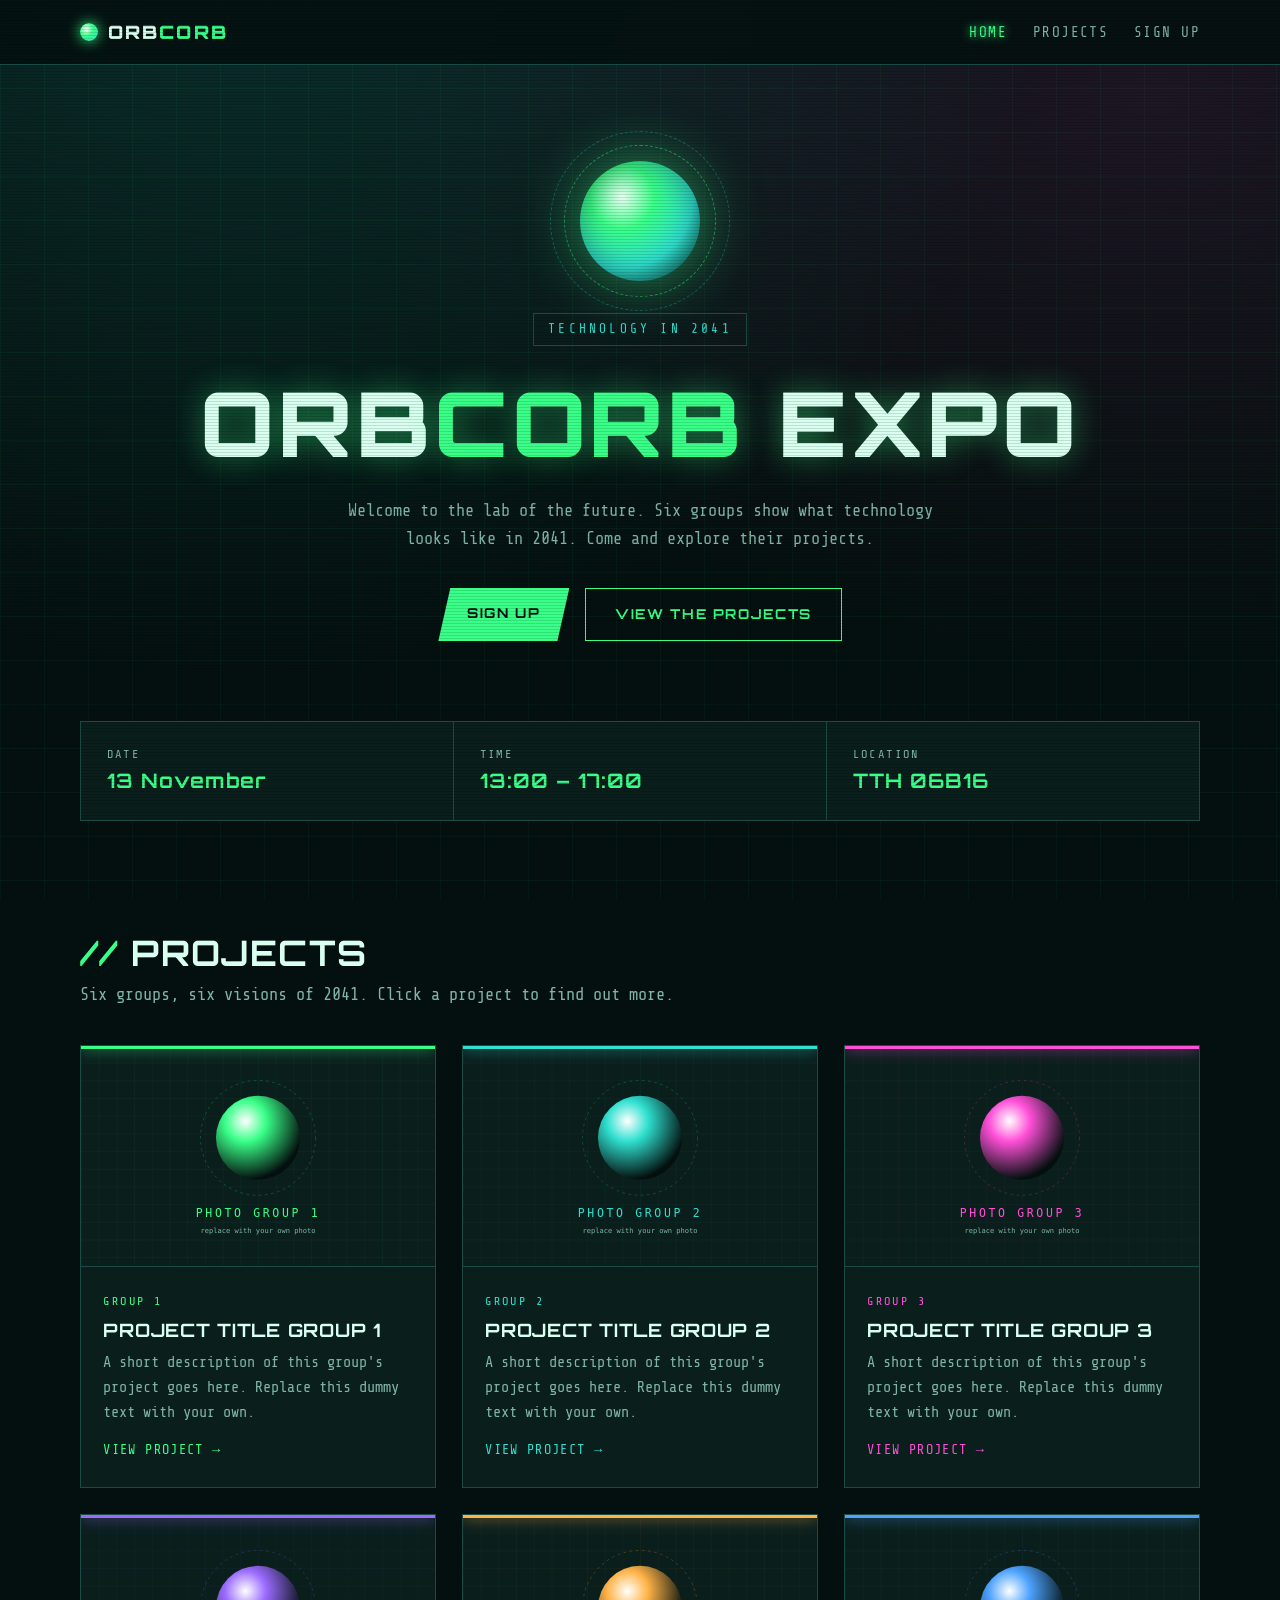
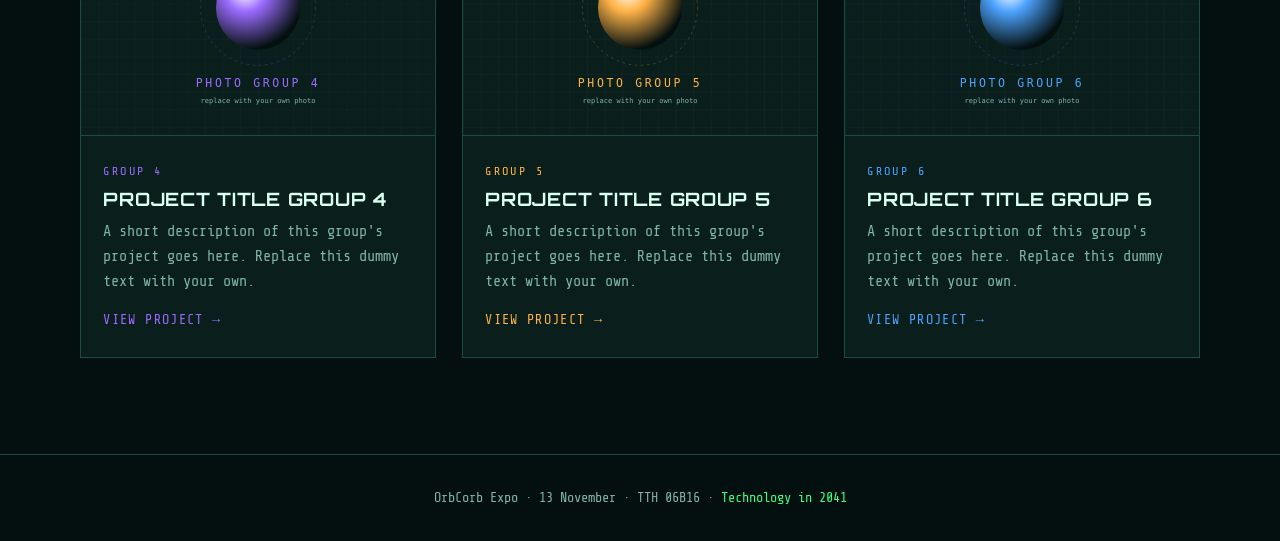
==== index.html @ 7d70ca52 "Add files via upload" ====
<!DOCTYPE html>
<html lang="en">
<head>
  <meta charset="UTF-8">
  <meta name="viewport" content="width=device-width, initial-scale=1">
  <title>OrbCorb Expo | Technology in 2041</title>
  <link rel="stylesheet" href="css/style.css">
</head>
<body>
<header class="site-header">
  <div class="wrap nav">
    <a class="logo" href="index.html"><b>ORB<span>CORB</span></b></a>
    <button class="nav-toggle" aria-label="Menu">MENU</button>
    <ul class="nav-links">
      <li><a href="index.html" class="active">Home</a></li>
      <li><a href="index.html#projects">Projects</a></li>
      <li><a href="signup.html">Sign up</a></li>
    </ul>
  </div>
</header>

<main>
  <section class="hero">
    <div class="wrap">
      <div class="orb"></div>
      <span class="tag">Technology in 2041</span>
      <h1>ORB<em>CORB</em> EXPO</h1>
      <p class="sub">Welcome to the lab of the future. Six groups show what technology looks like in 2041. Come and explore their projects.</p>
      <div class="cta">
        <a class="btn" href="signup.html">Sign up</a>
        <a class="btn ghost" href="#projects">View the projects</a>
      </div>
    </div>
  </section>

  <div class="wrap">
    <div class="info">
      <div><small>Date</small><strong>13 November</strong></div>
      <div><small>Time</small><strong>13:00 &ndash; 17:00</strong></div>
      <div><small>Location</small><strong>TTH 06B16</strong></div>
    </div>
  </div>

  <section id="projects">
    <div class="wrap">
      <h2 class="section-title">Projects</h2>
      <p class="section-lead">Six groups, six visions of 2041. Click a project to find out more.</p>
      <div class="cards">
      <a class="card g1" href="groups/group-1.html">
        <img src="images/group-1.svg" alt="Photo of group 1">
        <div class="card-body">
          <small>Group 1</small>
          <h3>Project title group 1</h3>
          <p>A short description of this group's project goes here. Replace this dummy text with your own.</p>
          <span class="more">View project &rarr;</span>
        </div>
      </a>
      <a class="card g2" href="groups/group-2.html">
        <img src="images/group-2.svg" alt="Photo of group 2">
        <div class="card-body">
          <small>Group 2</small>
          <h3>Project title group 2</h3>
          <p>A short description of this group's project goes here. Replace this dummy text with your own.</p>
          <span class="more">View project &rarr;</span>
        </div>
      </a>
      <a class="card g3" href="groups/group-3.html">
        <img src="images/group-3.svg" alt="Photo of group 3">
        <div class="card-body">
          <small>Group 3</small>
          <h3>Project title group 3</h3>
          <p>A short description of this group's project goes here. Replace this dummy text with your own.</p>
          <span class="more">View project &rarr;</span>
        </div>
      </a>
      <a class="card g4" href="groups/group-4.html">
        <img src="images/group-4.svg" alt="Photo of group 4">
        <div class="card-body">
          <small>Group 4</small>
          <h3>Project title group 4</h3>
          <p>A short description of this group's project goes here. Replace this dummy text with your own.</p>
          <span class="more">View project &rarr;</span>
        </div>
      </a>
      <a class="card g5" href="groups/group-5.html">
        <img src="images/group-5.svg" alt="Photo of group 5">
        <div class="card-body">
          <small>Group 5</small>
          <h3>Project title group 5</h3>
          <p>A short description of this group's project goes here. Replace this dummy text with your own.</p>
          <span class="more">View project &rarr;</span>
        </div>
      </a>
      <a class="card g6" href="groups/group-6.html">
        <img src="images/group-6.svg" alt="Photo of group 6">
        <div class="card-body">
          <small>Group 6</small>
          <h3>Project title group 6</h3>
          <p>A short description of this group's project goes here. Replace this dummy text with your own.</p>
          <span class="more">View project &rarr;</span>
        </div>
      </a>
      </div>
    </div>
  </section>
</main>

<footer class="site-footer">
  <div class="wrap">OrbCorb Expo &middot; 13 November &middot; TTH 06B16 &middot; <span>Technology in 2041</span></div>
</footer>
<script src="js/main.js"></script>
</body>
</html>
---- css/style.css ----
/* ==========================================================
   ORBCORB EXPO - stijl
   Pas hier de kleuren aan: alles verandert mee.
   ========================================================== */

@import url("https://fonts.googleapis.com/css2?family=Orbitron:wght@500;700;900&family=Share+Tech+Mono&display=swap");

:root {
  --bg: #04100f;
  --panel: #0a1e1c;
  --panel-2: #0e2926;
  --line: #1c4a44;
  --text: #d9fff1;
  --muted: #7fb5a5;

  --green: #39ff88;
  --teal: #2fe0d0;
  --magenta: #ff4fd8;
  --violet: #9b6bff;
  --amber: #ffb347;
  --blue: #4da3ff;

  --accent: var(--green); /* wordt per pagina/kaart overschreven */

  --font-head: "Orbitron", "Segoe UI", system-ui, sans-serif;
  --font-body: "Share Tech Mono", "Consolas", "Courier New", monospace;
}

* { box-sizing: border-box; margin: 0; padding: 0; }

html { scroll-behavior: smooth; }

body {
  background: var(--bg);
  color: var(--text);
  font-family: var(--font-body);
  font-size: 17px;
  line-height: 1.65;
  min-height: 100vh;
  /* grid + glow op de achtergrond */
  background-image:
    radial-gradient(ellipse at 20% -10%, rgba(47, 224, 208, 0.16), transparent 55%),
    radial-gradient(ellipse at 90% 10%, rgba(255, 79, 216, 0.10), transparent 50%),
    linear-gradient(rgba(57, 255, 136, 0.045) 1px, transparent 1px),
    linear-gradient(90deg, rgba(57, 255, 136, 0.045) 1px, transparent 1px);
  background-size: auto, auto, 44px 44px, 44px 44px;
  background-attachment: fixed;
}

/* scanlines */
body::after {
  content: "";
  position: fixed;
  inset: 0;
  pointer-events: none;
  background: repeating-linear-gradient(0deg, rgba(0,0,0,0.12) 0 1px, transparent 1px 3px);
  z-index: 100;
}

a { color: var(--teal); text-decoration: none; }
a:hover { color: var(--green); }

img { max-width: 100%; display: block; }

h1, h2, h3 {
  font-family: var(--font-head);
  letter-spacing: 0.04em;
  line-height: 1.15;
  text-transform: uppercase;
}

.wrap { width: min(1120px, 92%); margin-inline: auto; }

/* ---------- header / nav ---------- */
.site-header {
  position: sticky;
  top: 0;
  z-index: 50;
  background: rgba(4, 16, 15, 0.88);
  backdrop-filter: blur(8px);
  border-bottom: 1px solid var(--line);
}
.nav {
  display: flex;
  align-items: center;
  justify-content: space-between;
  height: 64px;
}
.logo {
  font-family: var(--font-head);
  font-weight: 900;
  font-size: 1.15rem;
  letter-spacing: 0.12em;
  color: var(--text);
  display: flex;
  align-items: center;
  gap: 0.6rem;
}
.logo::before {
  content: "";
  width: 18px;
  height: 18px;
  border-radius: 50%;
  background: radial-gradient(circle at 35% 35%, #fff, var(--green) 40%, var(--teal) 100%);
  box-shadow: 0 0 14px var(--green);
}
.logo b { font-weight: 900; }
.logo span { color: var(--green); }

.nav-links { display: flex; gap: 1.6rem; list-style: none; }
.nav-links a {
  color: var(--muted);
  font-size: 0.9rem;
  text-transform: uppercase;
  letter-spacing: 0.1em;
}
.nav-links a:hover,
.nav-links a.active { color: var(--green); text-shadow: 0 0 10px var(--green); }

.nav-toggle {
  display: none;
  background: none;
  border: 1px solid var(--line);
  color: var(--green);
  font-family: var(--font-body);
  font-size: 0.9rem;
  padding: 0.4rem 0.8rem;
  cursor: pointer;
}

/* ---------- knoppen ---------- */
.btn {
  display: inline-block;
  font-family: var(--font-head);
  font-weight: 700;
  font-size: 0.85rem;
  letter-spacing: 0.12em;
  text-transform: uppercase;
  color: var(--bg);
  background: var(--accent);
  padding: 0.9rem 1.8rem;
  clip-path: polygon(12px 0, 100% 0, calc(100% - 12px) 100%, 0 100%);
  box-shadow: 0 0 24px color-mix(in srgb, var(--accent) 55%, transparent);
  transition: transform 0.15s, filter 0.15s;
}
.btn:hover { color: var(--bg); transform: translateY(-2px); filter: brightness(1.15); }
.btn.ghost {
  background: transparent;
  color: var(--accent);
  border: 1px solid var(--accent);
  clip-path: none;
  box-shadow: none;
}
.btn.ghost:hover { background: color-mix(in srgb, var(--accent) 14%, transparent); color: var(--accent); }

/* ---------- hero ---------- */
.hero { padding: 6rem 0 4rem; text-align: center; position: relative; }
.tag {
  display: inline-block;
  font-size: 0.8rem;
  letter-spacing: 0.25em;
  text-transform: uppercase;
  color: var(--teal);
  border: 1px solid var(--line);
  padding: 0.3rem 0.9rem;
  margin-bottom: 1.6rem;
}
.hero h1 {
  font-size: clamp(2.6rem, 8vw, 5.6rem);
  font-weight: 900;
  color: var(--text);
  text-shadow: 0 0 30px rgba(57, 255, 136, 0.45);
}
.hero h1 em { font-style: normal; color: var(--green); }
.hero .sub {
  max-width: 620px;
  margin: 1.4rem auto 2.2rem;
  color: var(--muted);
}
.hero .cta { display: flex; gap: 1rem; justify-content: center; flex-wrap: wrap; }

/* orb */
.orb {
  width: 120px;
  height: 120px;
  margin: 0 auto 2rem;
  border-radius: 50%;
  background: radial-gradient(circle at 35% 30%, #eafff3 0%, var(--green) 28%, var(--teal) 62%, #06302b 100%);
  box-shadow: 0 0 60px rgba(57, 255, 136, 0.55), inset 0 0 30px rgba(0,0,0,0.35);
  animation: float 5s ease-in-out infinite;
  position: relative;
}
.orb::before, .orb::after {
  content: "";
  position: absolute;
  inset: -16px;
  border-radius: 50%;
  border: 1px dashed rgba(57, 255, 136, 0.45);
  animation: spin 18s linear infinite;
}
.orb::after { inset: -30px; border-color: rgba(47, 224, 208, 0.3); animation-duration: 30s; animation-direction: reverse; }
@keyframes float { 50% { transform: translateY(-10px); } }
@keyframes spin { to { transform: rotate(360deg); } }

/* ---------- info-strip ---------- */
.info {
  display: grid;
  grid-template-columns: repeat(3, 1fr);
  gap: 1px;
  background: var(--line);
  border: 1px solid var(--line);
  margin: 1rem 0 4rem;
}
.info div { background: var(--panel); padding: 1.4rem 1.6rem; }
.info small {
  display: block;
  color: var(--muted);
  font-size: 0.75rem;
  letter-spacing: 0.2em;
  text-transform: uppercase;
}
.info strong {
  font-family: var(--font-head);
  font-size: 1.25rem;
  color: var(--green);
  letter-spacing: 0.05em;
}

/* ---------- secties ---------- */
section { padding: 3rem 0; }
.section-title { font-size: clamp(1.5rem, 3.5vw, 2.2rem); margin-bottom: 0.5rem; }
.section-title::before { content: "// "; color: var(--green); }
.section-lead { color: var(--muted); margin-bottom: 2.2rem; max-width: 640px; }

/* ---------- groepskaarten ---------- */
.cards {
  display: grid;
  grid-template-columns: repeat(auto-fill, minmax(320px, 1fr));
  gap: 1.6rem;
}
.card {
  display: flex;
  flex-direction: column;
  background: var(--panel);
  border: 1px solid var(--line);
  color: var(--text);
  position: relative;
  overflow: hidden;
  transition: transform 0.2s, border-color 0.2s, box-shadow 0.2s;
}
.card::before {
  content: "";
  position: absolute;
  top: 0; left: 0;
  width: 100%;
  height: 3px;
  background: var(--accent);
  box-shadow: 0 0 14px var(--accent);
}
.card:hover {
  transform: translateY(-5px);
  border-color: var(--accent);
  box-shadow: 0 0 28px color-mix(in srgb, var(--accent) 30%, transparent);
  color: var(--text);
}
.card img { aspect-ratio: 16 / 10; object-fit: cover; width: 100%; border-bottom: 1px solid var(--line); }
.card-body { padding: 1.2rem 1.4rem 1.5rem; }
.card-body small { color: var(--accent); letter-spacing: 0.2em; text-transform: uppercase; font-size: 0.75rem; }
.card-body h3 { font-size: 1.15rem; margin: 0.3rem 0 0.6rem; }
.card-body p { color: var(--muted); font-size: 0.95rem; }
.card-body .more { display: inline-block; margin-top: 0.9rem; color: var(--accent); font-size: 0.85rem; letter-spacing: 0.1em; text-transform: uppercase; }

/* kleur per groep */
.g1 { --accent: var(--green); }
.g2 { --accent: var(--teal); }
.g3 { --accent: var(--magenta); }
.g4 { --accent: var(--violet); }
.g5 { --accent: var(--amber); }
.g6 { --accent: var(--blue); }

/* ---------- groepspagina ---------- */
.project { padding: 3.5rem 0 2rem; }
.project .crumb { font-size: 0.85rem; letter-spacing: 0.15em; text-transform: uppercase; color: var(--muted); margin-bottom: 1.4rem; }
.project .crumb b { color: var(--accent); font-weight: normal; }
.project h1 {
  font-size: clamp(2rem, 6vw, 3.8rem);
  color: var(--text);
  text-shadow: 0 0 26px color-mix(in srgb, var(--accent) 55%, transparent);
  margin-bottom: 2rem;
}
.project-grid { display: grid; grid-template-columns: 1.15fr 1fr; gap: 2.4rem; align-items: start; }
.frame {
  border: 1px solid var(--accent);
  padding: 8px;
  background: var(--panel);
  box-shadow: 0 0 34px color-mix(in srgb, var(--accent) 25%, transparent);
  position: relative;
}
.frame::before, .frame::after {
  content: "";
  position: absolute;
  width: 16px; height: 16px;
  border: 2px solid var(--accent);
}
.frame::before { top: -6px; left: -6px; border-right: 0; border-bottom: 0; }
.frame::after { bottom: -6px; right: -6px; border-left: 0; border-top: 0; }
.frame img { width: 100%; }
.frame figcaption { font-size: 0.78rem; color: var(--muted); padding: 0.5rem 0.2rem 0; letter-spacing: 0.1em; text-transform: uppercase; }

.desc { background: var(--panel); border: 1px solid var(--line); border-left: 3px solid var(--accent); padding: 1.6rem 1.8rem; }
.desc h2 { font-size: 0.95rem; color: var(--accent); margin-bottom: 0.9rem; letter-spacing: 0.2em; }
.desc p + p { margin-top: 1rem; }

.pager { display: flex; justify-content: space-between; gap: 1rem; flex-wrap: wrap; padding: 3rem 0 4rem; }

/* ---------- aanmelden ---------- */
.signup { max-width: 760px; margin: 0 auto; }
.signup-box { background: var(--panel); border: 1px solid var(--line); padding: 1rem; margin-top: 1.6rem; }
.signup-box iframe { width: 100%; height: 560px; border: 0; background: #fff; }
.notice { border: 1px dashed var(--amber); color: var(--amber); padding: 1rem 1.2rem; margin-top: 1.2rem; font-size: 0.9rem; }

/* ---------- footer ---------- */
.site-footer { border-top: 1px solid var(--line); padding: 2rem 0; color: var(--muted); font-size: 0.85rem; text-align: center; margin-top: 3rem; }
.site-footer span { color: var(--green); }

/* ---------- responsive ---------- */
@media (max-width: 820px) {
  .nav-toggle { display: block; }
  .nav-links {
    display: none;
    position: absolute;
    top: 64px; left: 0; right: 0;
    flex-direction: column;
    gap: 0;
    background: var(--panel);
    border-bottom: 1px solid var(--line);
  }
  .nav-links.open { display: flex; }
  .nav-links a { display: block; padding: 1rem 4%; border-top: 1px solid var(--line); }
  .info { grid-template-columns: 1fr; }
  .project-grid { grid-template-columns: 1fr; }
  .hero { padding: 4rem 0 2.5rem; }
}
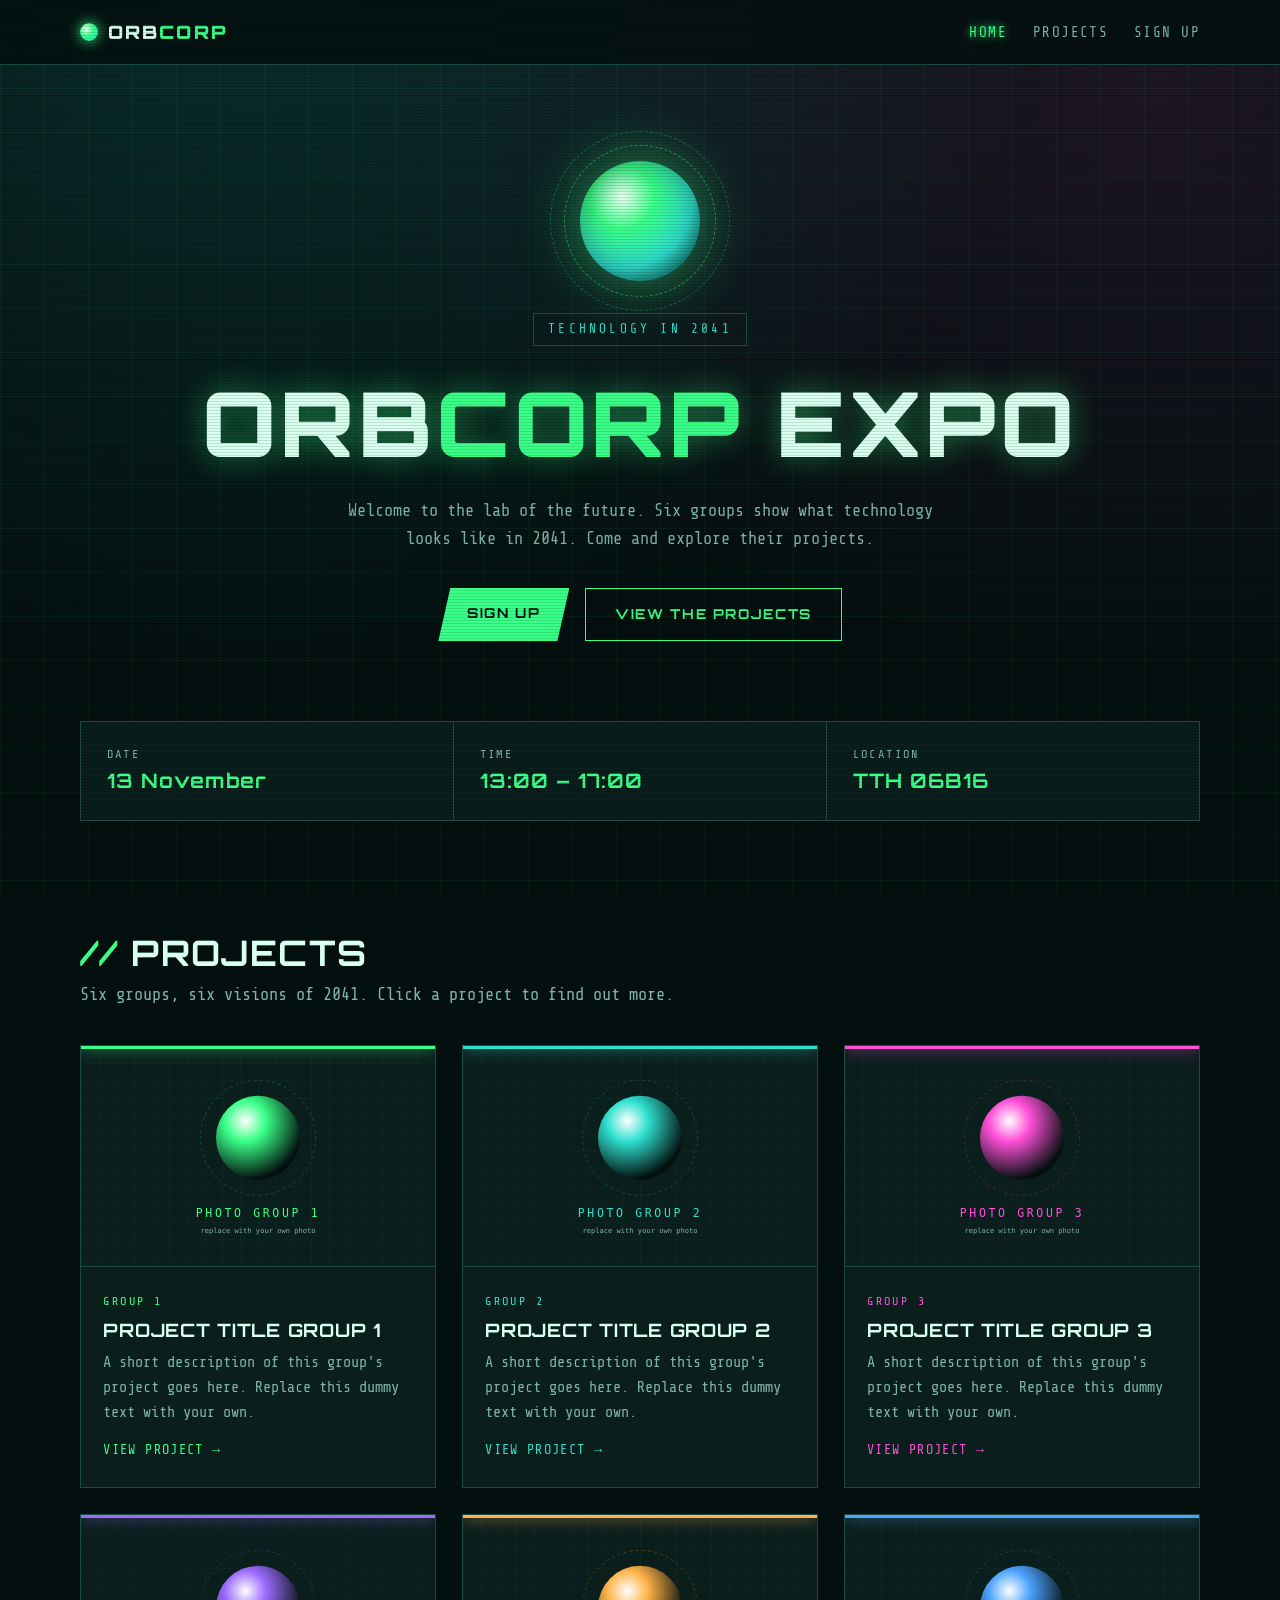
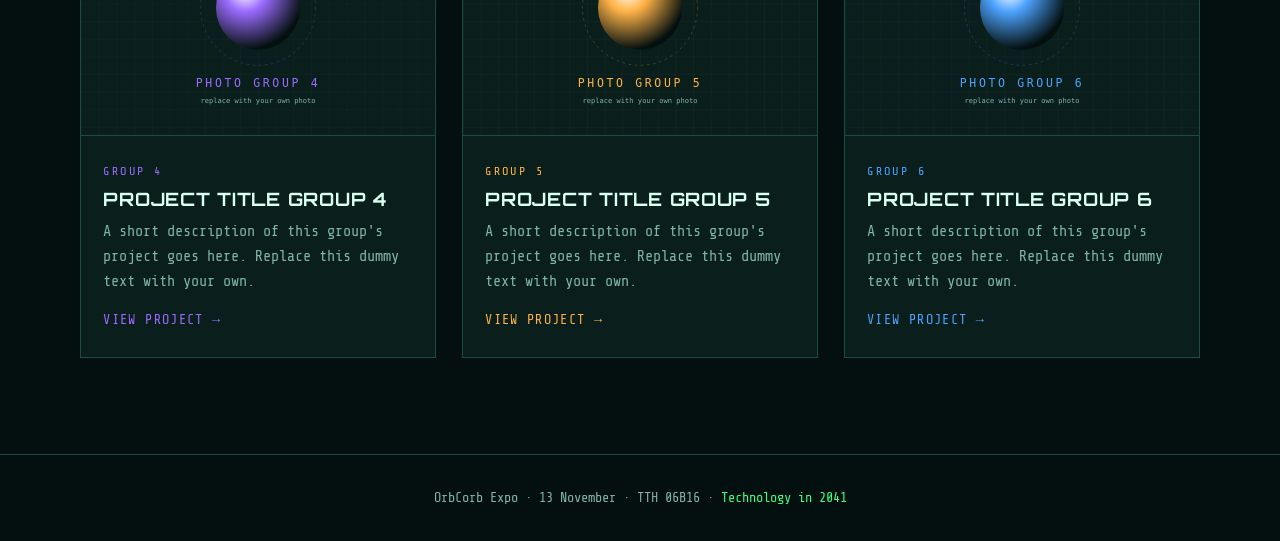
==== commit 84ea2b0c: "Add files via upload" ====
--- a/index.html
+++ b/index.html
@@ -3,13 +3,13 @@
 <head>
   <meta charset="UTF-8">
   <meta name="viewport" content="width=device-width, initial-scale=1">
-  <title>OrbCorb Expo | Technology in 2041</title>
+  <title>OrbCorp Expo | Technology in 2041</title>
   <link rel="stylesheet" href="css/style.css">
 </head>
 <body>
 <header class="site-header">
   <div class="wrap nav">
-    <a class="logo" href="index.html"><b>ORB<span>CORB</span></b></a>
+    <a class="logo" href="index.html"><b>ORB<span>CORP</span></b></a>
     <button class="nav-toggle" aria-label="Menu">MENU</button>
     <ul class="nav-links">
       <li><a href="index.html" class="active">Home</a></li>
@@ -24,7 +24,7 @@
     <div class="wrap">
       <div class="orb"></div>
       <span class="tag">Technology in 2041</span>
-      <h1>ORB<em>CORB</em> EXPO</h1>
+      <h1>ORB<em>CORP</em> EXPO</h1>
       <p class="sub">Welcome to the lab of the future. Six groups show what technology looks like in 2041. Come and explore their projects.</p>
       <div class="cta">
         <a class="btn" href="signup.html">Sign up</a>
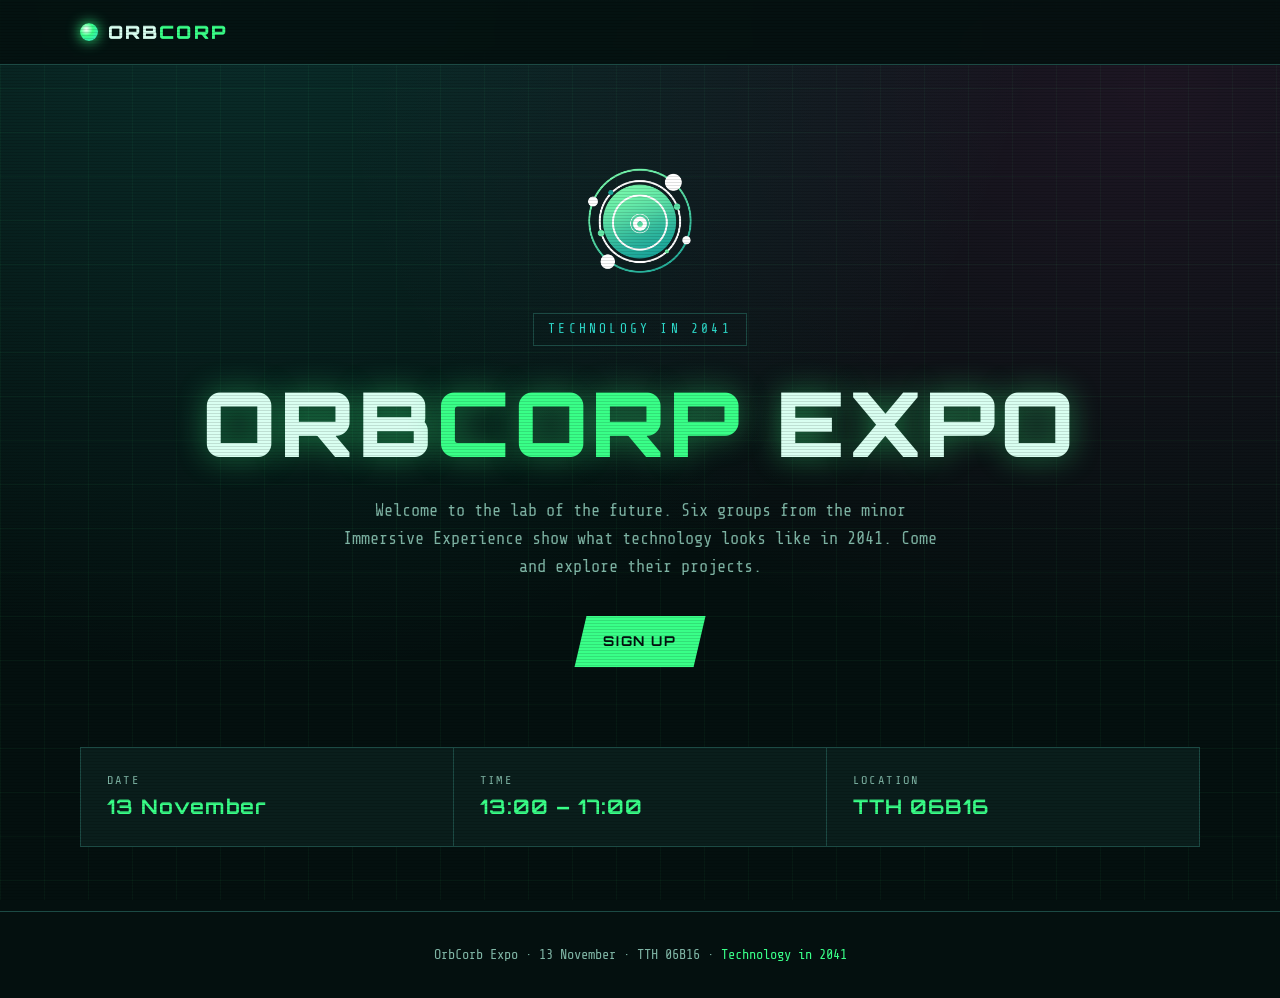
==== commit 7db2edb4: "Add files via upload" ====
--- a/index.html
+++ b/index.html
@@ -10,12 +10,12 @@
 <header class="site-header">
   <div class="wrap nav">
     <a class="logo" href="index.html"><b>ORB<span>CORP</span></b></a>
-    <button class="nav-toggle" aria-label="Menu">MENU</button>
+    <!-- <button class="nav-toggle" aria-label="Menu">MENU</button>
     <ul class="nav-links">
       <li><a href="index.html" class="active">Home</a></li>
       <li><a href="index.html#projects">Projects</a></li>
-      <li><a href="signup.html">Sign up</a></li>
-    </ul>
+      <li><a href="https://www.eventbrite.nl/e/orbcorp-laboratories-tickets-2004228708018?aff=oddtdtcreator" target="_blank">Sign up</a></li>
+    </ul> -->
   </div>
 </header>
 
@@ -25,10 +25,10 @@
       <div class="orb"></div>
       <span class="tag">Technology in 2041</span>
       <h1>ORB<em>CORP</em> EXPO</h1>
-      <p class="sub">Welcome to the lab of the future. Six groups show what technology looks like in 2041. Come and explore their projects.</p>
+      <p class="sub">Welcome to the lab of the future. Six groups from the minor Immersive Experience  show what technology looks like in 2041. Come and explore their projects.</p>
       <div class="cta">
-        <a class="btn" href="signup.html">Sign up</a>
-        <a class="btn ghost" href="#projects">View the projects</a>
+        <a class="btn" href="https://www.eventbrite.nl/e/orbcorp-laboratories-tickets-2004228708018?aff=oddtdtcreator" target="_blank">Sign up</a>
+       <!-- <a class="btn ghost" href="#projects">View the projects</a> -->
       </div>
     </div>
   </section>
@@ -41,7 +41,7 @@
     </div>
   </div>
 
-  <section id="projects">
+ <!-- <section id="projects">
     <div class="wrap">
       <h2 class="section-title">Projects</h2>
       <p class="section-lead">Six groups, six visions of 2041. Click a project to find out more.</p>
@@ -102,7 +102,7 @@
       </a>
       </div>
     </div>
-  </section>
+  </section> -->
 </main>
 
 <footer class="site-footer">
--- a/css/style.css
+++ b/css/style.css
@@ -185,8 +185,12 @@
   height: 120px;
   margin: 0 auto 2rem;
   border-radius: 50%;
-  background: radial-gradient(circle at 35% 30%, #eafff3 0%, var(--green) 28%, var(--teal) 62%, #06302b 100%);
-  box-shadow: 0 0 60px rgba(57, 255, 136, 0.55), inset 0 0 30px rgba(0,0,0,0.35);
+  background-image: url("/images/orbcorp-logo-normaal.png");
+  background-repeat: no-repeat;
+  background-position: center center;
+  background-size: 90% 90%;
+  overflow: hidden;
+  /* box-shadow: 0 0 60px rgba(57, 255, 136, 0.55), inset 0 0 30px rgba(0,0,0,0.35); */
   animation: float 5s ease-in-out infinite;
   position: relative;
 }
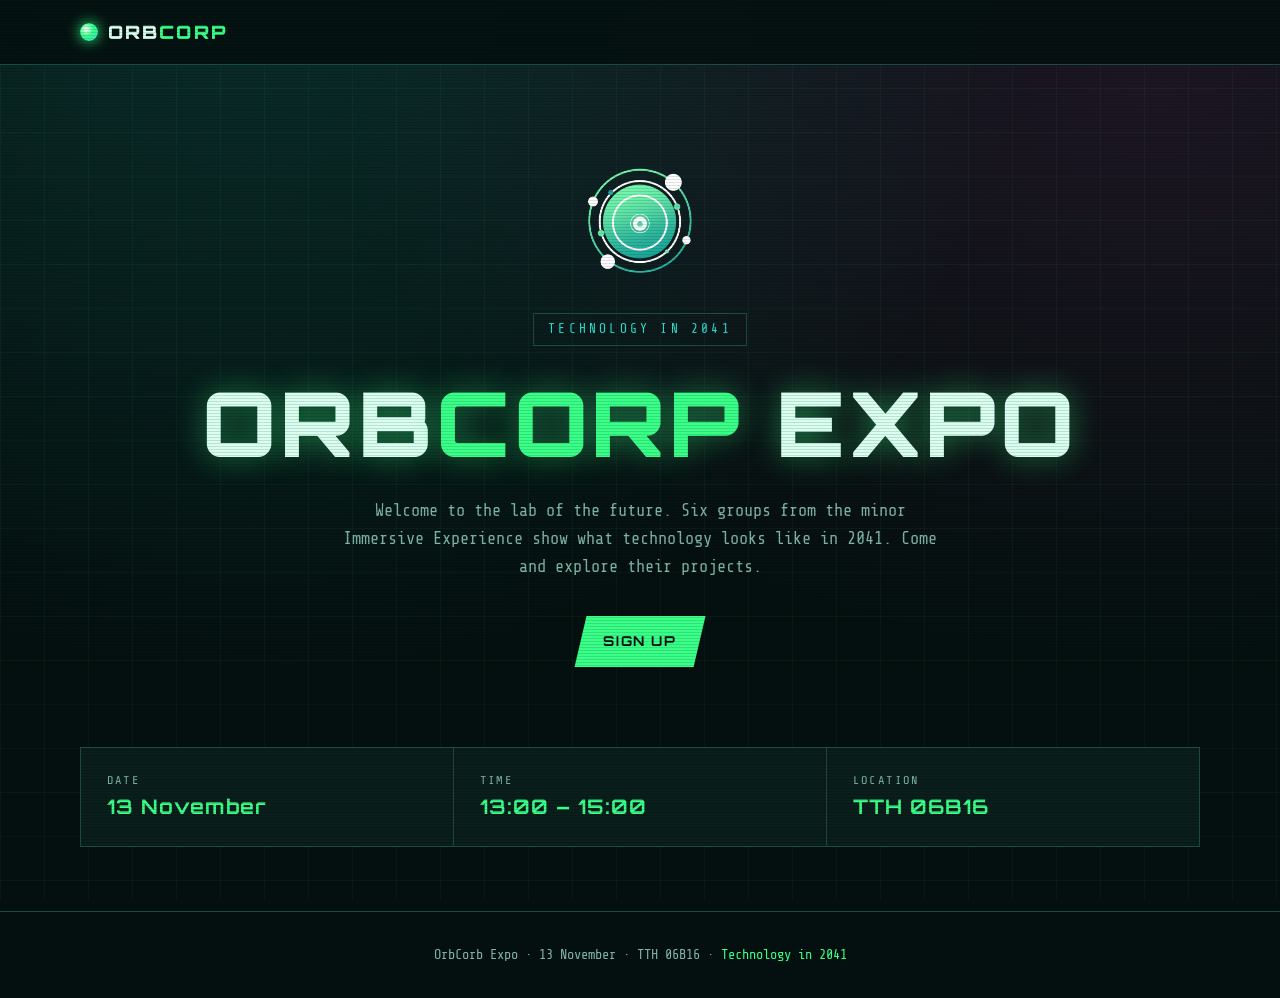
==== commit 094c495f: "Add files via upload" ====
--- a/index.html
+++ b/index.html
@@ -36,7 +36,7 @@
   <div class="wrap">
     <div class="info">
       <div><small>Date</small><strong>13 November</strong></div>
-      <div><small>Time</small><strong>13:00 &ndash; 17:00</strong></div>
+      <div><small>Time</small><strong>13:00 &ndash; 15:00</strong></div>
       <div><small>Location</small><strong>TTH 06B16</strong></div>
     </div>
   </div>
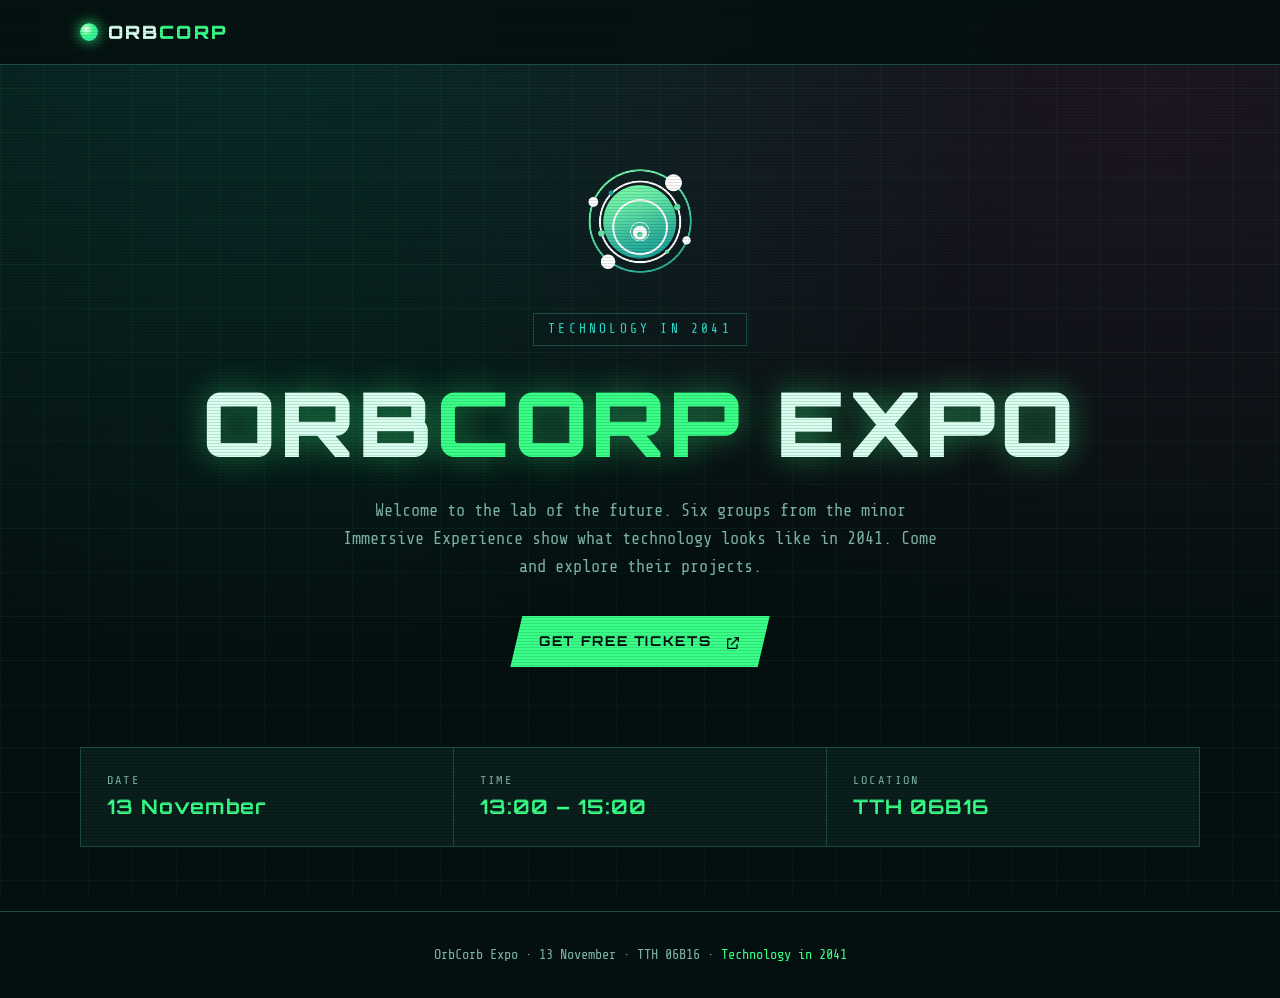
==== commit 57e5f7d3: "Add files via upload" ====
--- a/index.html
+++ b/index.html
@@ -27,7 +27,12 @@
       <h1>ORB<em>CORP</em> EXPO</h1>
       <p class="sub">Welcome to the lab of the future. Six groups from the minor Immersive Experience  show what technology looks like in 2041. Come and explore their projects.</p>
       <div class="cta">
-        <a class="btn" href="https://www.eventbrite.nl/e/orbcorp-laboratories-tickets-2004228708018?aff=oddtdtcreator" target="_blank">Sign up</a>
+        <a class="btn" href="https://www.eventbrite.nl/e/orbcorp-laboratories-tickets-2004228708018?aff=oddtdtcreator" target="_blank" rel="noopener noreferrer">
+          <span>Get free tickets</span>
+          <svg aria-hidden="true" viewBox="0 0 24 24" width="16" height="16" style="vertical-align:middle; margin-left:.5rem;">
+            <path d="M14 3h7v7h-2V6.41l-9.29 9.3-1.42-1.42 9.3-9.29H14V3zm-4 2H5a2 2 0 0 0-2 2v12a2 2 0 0 0 2 2h12a2 2 0 0 0 2-2v-5h-2v5H5V7h5V5z" fill="currentColor"/>
+          </svg>
+        </a>
        <!-- <a class="btn ghost" href="#projects">View the projects</a> -->
       </div>
     </div>
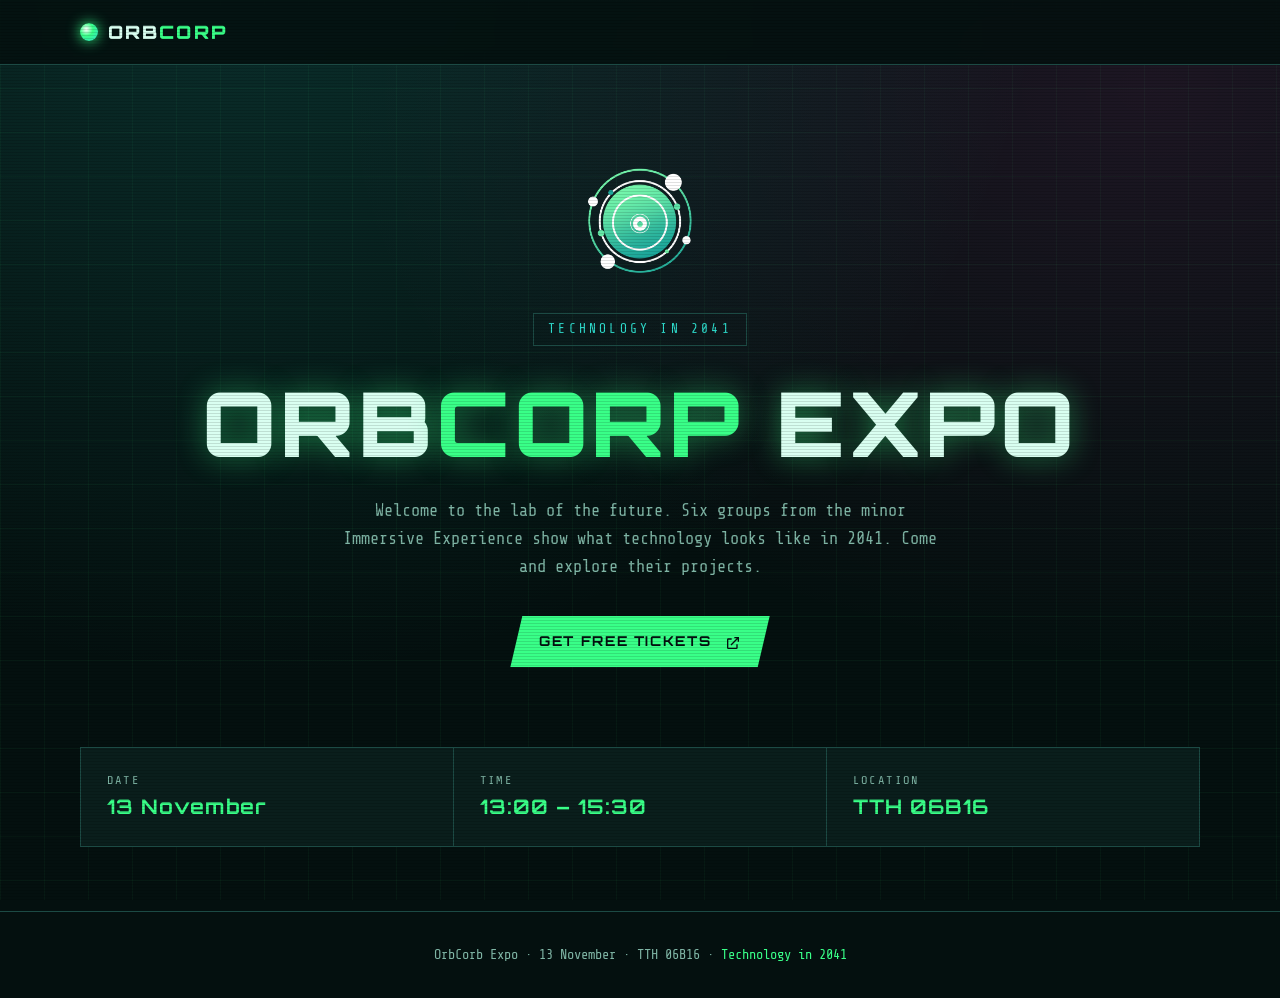
==== commit 0e71503f: "Add files via upload" ====
--- a/index.html
+++ b/index.html
@@ -41,7 +41,7 @@
   <div class="wrap">
     <div class="info">
       <div><small>Date</small><strong>13 November</strong></div>
-      <div><small>Time</small><strong>13:00 &ndash; 15:00</strong></div>
+      <div><small>Time</small><strong>13:00 &ndash; 15:30</strong></div>
       <div><small>Location</small><strong>TTH 06B16</strong></div>
     </div>
   </div>
